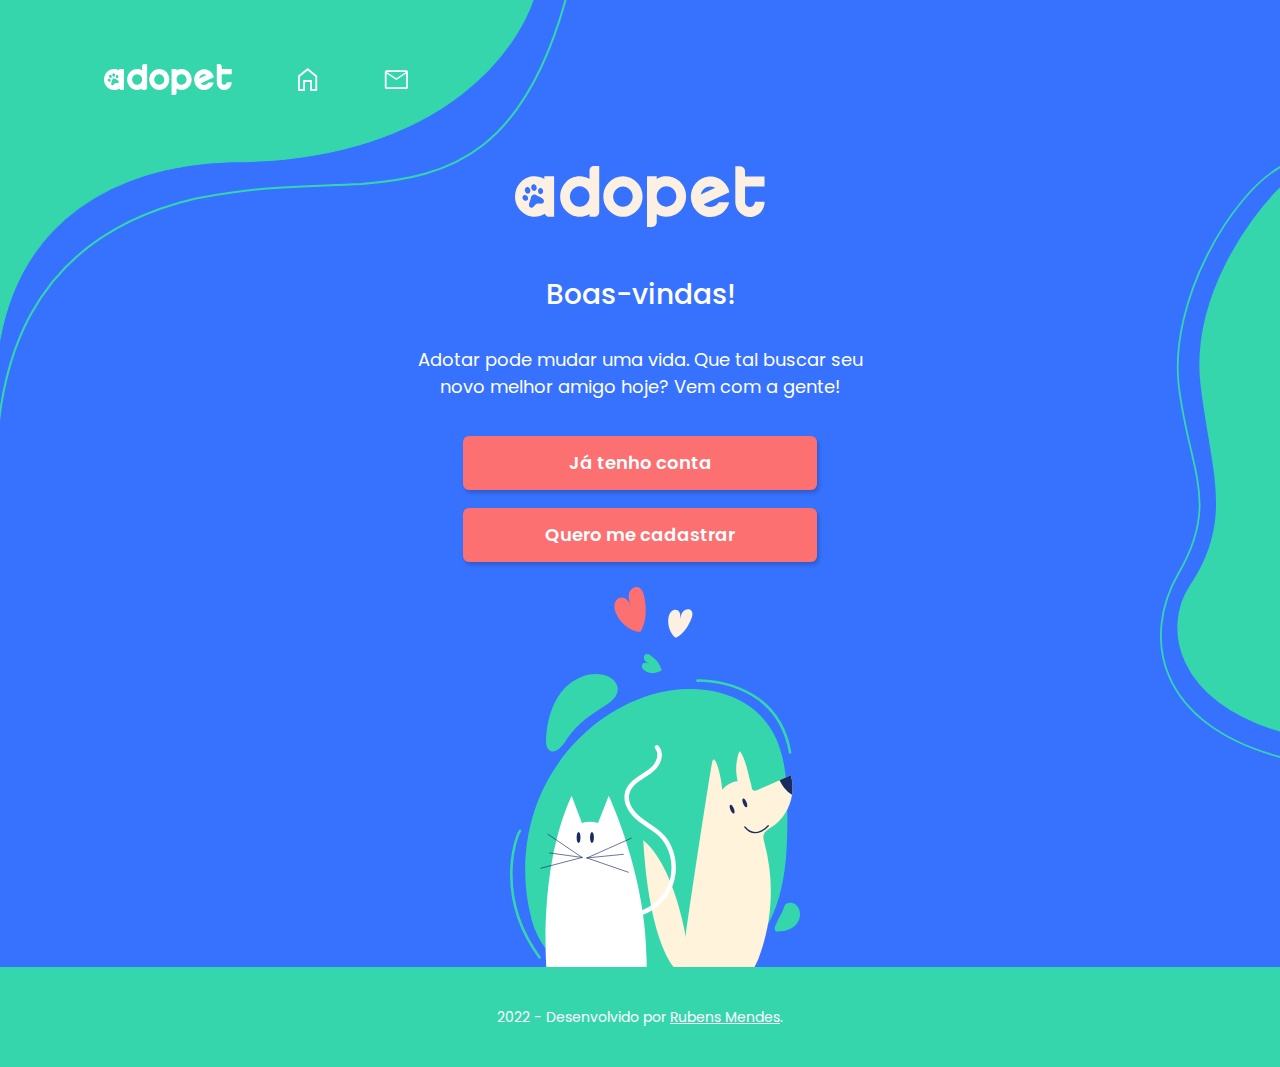
==== index.html @ 4829fbd5 "style.css na raiz" ====
<!DOCTYPE html>
<html lang="pt-br">

<head>
	<meta charset="utf-8">
	<meta name="viewport" content="width=device-width, initial-scale=1">
	<title>Adopet</title>
	<link class="favicon" rel="icon" type="image/x-icon" href="./assets/img/favicon-adopet.svg">

	<link rel="preconnect" href="https://fonts.googleapis.com">
	<link rel="preconnect" href="https://fonts.gstatic.com" crossorigin>
	<link href="https://fonts.googleapis.com/css2?family=Poppins:wght@400;500;600&display=swap" rel="stylesheet">

	<link rel="stylesheet" href="./style.css">
</head>

<body class="body__inicial">

	<header class="header">
		<nav class="menu">
			<ul class="menu__lista">
				<li class="menu__item menu__link--logo">
					<a class="menu__link" href="index.html">
						<div class="menu__logo"></div>
						<p class="menu__descricao">Página inicial</p>
					</a>
				</li>
				<li class="menu__item">
					<a class="menu__link" href="home.html">
						<div class="menu__icone menu__icone--home"></div>
						<p class="menu__descricao">Home</p>
					</a>
				</li>
				<li class="menu__item">
					<a class="menu__link" href="mensagem.html">
						<div class="menu__icone menu__icone--mensagem"></div>
						<p class="menu__descricao">Enviar mensagem</p>
					</a>
				</li>
			</ul>
		</nav>
	</header>

	<main>
		<section class="inicial__container">
			<img class="inicial__logo" src="./assets/img/logo-adopet-creme.svg" alt="Logo da Adopet">
			<h1 class="inicial__titulo">Boas-vindas!</h1>
			<p class="inicial__texto inicial__texto--mobile">Que tal mudar sua vida adotando seu novo melhor amigo? Vem com a gente!</p>
			<p class="inicial__texto inicial__texto--tablet">Adotar pode mudar uma vida. Que tal buscar seu novo melhor amigo hoje? Vem com a gente!</p>
			<div class="botoes">
				<a href="login.html" class="botoes__link botoes__link--inicial botoes__link--tablet">Já tenho conta</a>
				<a href="cadastro.html" class="botoes__link botoes__link--inicial botoes__link--tablet">Quero me cadastrar</a>
			</div>
			<div class="inicial__imagem">
			</div>
		</section>
	</main>

	<footer class="rodape">
		<p class="rodape__texto">2022 - Desenvolvido por <a class="rodape__link" href="#">Rubens Mendes</a>.</p>
	</footer>

</body>

</html>
---- style.css ----
@import url("./assets/css/_reset.css");

@import url("./assets/css/_body.css");
@import url("./assets/css/_header.css");
@import url("./assets/css/_menu.css");
@import url("./assets/css/_rodape.css");
@import url("./assets/css/_botoes.css");
@import url("./assets/css/_cards.css");
@import url("./assets/css/_categorias.css");
@import url("./assets/css/_mensagem.css");

@import url("./assets/css/_formularios-externos.css");
@import url("./assets/css/_formularios-internos.css");

@import url("./assets/css/_inicial.css");
@import url("./assets/css/_cadastro-login.css");
@import url("./assets/css/_home.css");
@import url("./assets/css/_perfil.css");

:root {
	--cor-principal: #3772FF;		/* azul */
	--cor-secundaria: #36D6AD;		/* verde */
	--cor-botoes: #FC7071;			/* vermelho */
	--cor-botoes-hover: #FF9D9E;	/* vermelho claro */
	--cor-bg-principal: #FFFFFF;	/* branco */
	--cor-bg-secundaria: #F6F6F6;	/* cinza claro BG */
	--cor-terceira: #FCF0E3;		/* creme */
	--cor-quarta: #737380;			/* cinza escuro */
	--cor-quinta: #BCBCBC;			/* cinza claro */
	--cor-branco: #FFFFFF;			/* branco */
	--cor-preto: #000000;			/* branco */

	--fonte: 'Poppins', sans-serif;

	--img-logo: url("../img/logo-adopet-branco.svg");

	--img-bg-1: url("../img/bg-forma-1.svg");
	--img-bg-2: url("../img/bg-forma-2.svg");
	--img-bg-3: url("../img/bg-forma-3.svg");
	--img-bg-4: url("../img/ilustracao-patas.svg");
	--img-bg-5: url("../img/ilustracao-patas-2.svg");

	--img-link-home: url("../img/link-home.svg");
	--img-link-home-hover: url("../img/link-home-hover.svg");
	--img-link-mensagem: url("../img/link-mensagem.svg");
	--img-link-mensagem-hover: url("../img/link-mensagem-hover.svg");
	--img-link-usuario: url("../img/link-usuario.svg");
	--img-link-usuario-foto: url("../img/foto-usuario.png");

	--icone-senha: url("../img/senha-oculta.svg");
}

.senha-texto {
	--icone-senha: url("../img/senha-visivel.svg");
}
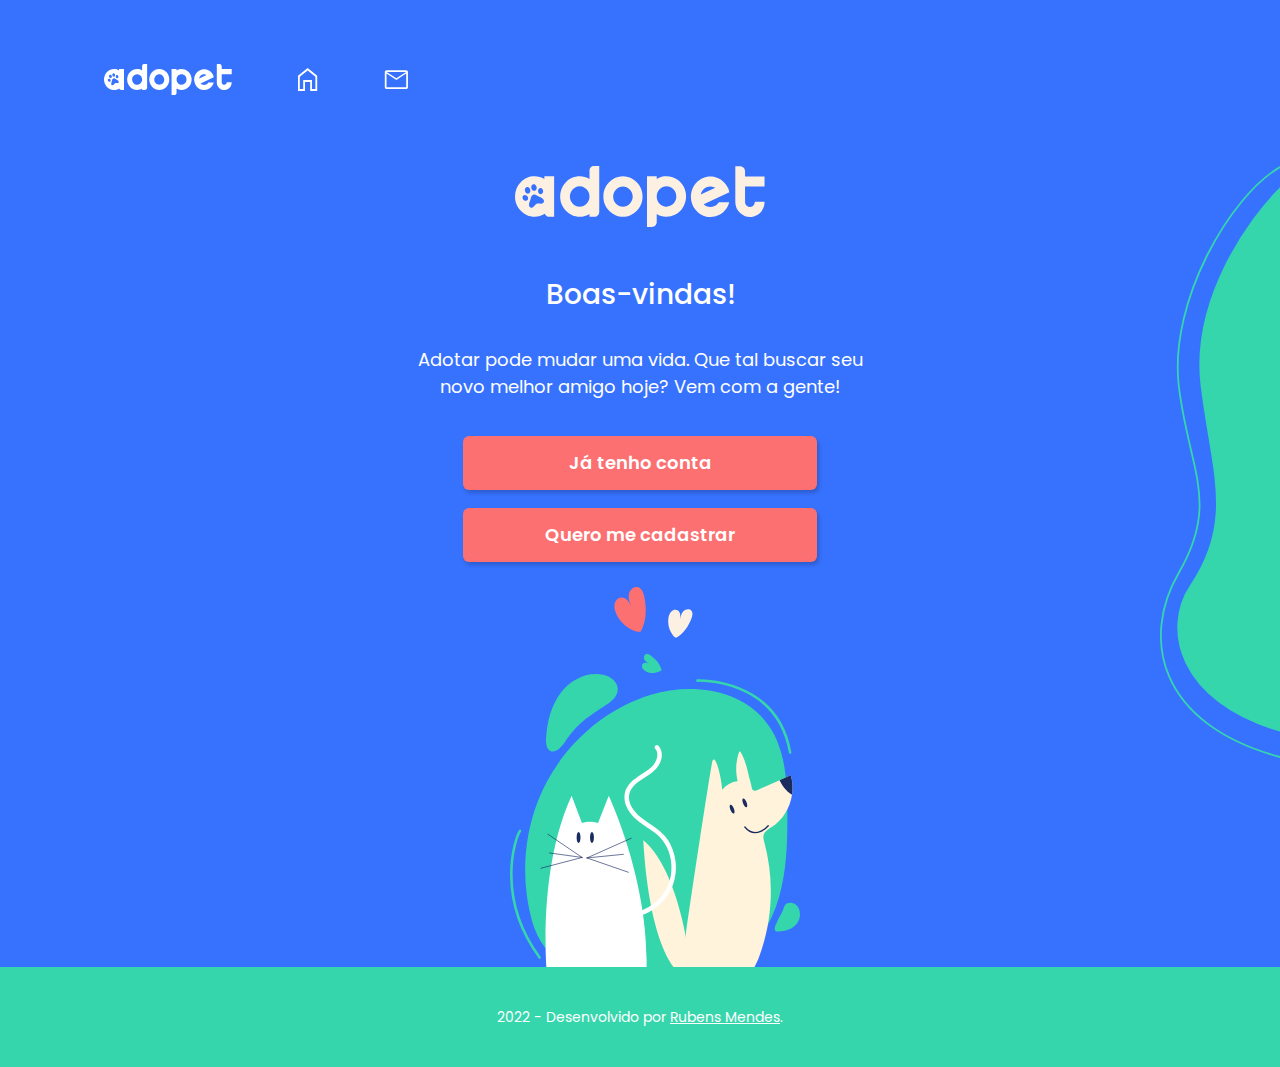
==== commit bd43f72f: "teste css" ====
--- a/index.html
+++ b/index.html
@@ -11,7 +11,24 @@
 	<link rel="preconnect" href="https://fonts.gstatic.com" crossorigin>
 	<link href="https://fonts.googleapis.com/css2?family=Poppins:wght@400;500;600&display=swap" rel="stylesheet">
 
-	<link rel="stylesheet" href="./style.css">
+	<link rel="stylesheet" href="./assets/css/_reset.css">
+	<link rel="stylesheet" href="./assets/css/style.css">
+
+	<link rel="stylesheet" href="./_body.css">
+	<link rel="stylesheet" href="./assets/css/_header.css">
+	<link rel="stylesheet" href="./assets/css/_menu.css">
+	<link rel="stylesheet" href="./assets/css/_botoes.css">
+	<link rel="stylesheet" href="./assets/css/_rodape.css">
+
+	<link rel="stylesheet" href="./assets/css/_cards.css">
+	<link rel="stylesheet" href="./assets/css/_categorias.css">
+	<link rel="stylesheet" href="./assets/css/_formularios-externos.css">
+	<link rel="stylesheet" href="./assets/css/_formularios-internos.css">
+
+	<link rel="stylesheet" href="./assets/css/_inicial.css">
+	<link rel="stylesheet" href="./assets/css/_cadastro-login.css">
+	<link rel="stylesheet" href="./assets/css/_mensagem.css">
+	<link rel="stylesheet" href="./assets/css/_perfil.css">
 </head>
 
 <body class="body__inicial">
--- a/assets/css/style.css
+++ b/assets/css/style.css
@@ -0,0 +1,55 @@
+@import url("./_reset.css");
+
+@import url("./_body.css");
+@import url("./_header.css");
+@import url("./_menu.css");
+@import url("./_rodape.css");
+@import url("./_botoes.css");
+@import url("./_cards.css");
+@import url("./_categorias.css");
+@import url("./_mensagem.css");
+
+@import url("./_formularios-externos.css");
+@import url("./_formularios-internos.css");
+
+@import url("./_inicial.css");
+@import url("./_cadastro-login.css");
+@import url("./_home.css");
+@import url("./_perfil.css");
+
+:root {
+	--cor-principal: #3772FF;		/* azul */
+	--cor-secundaria: #36D6AD;		/* verde */
+	--cor-botoes: #FC7071;			/* vermelho */
+	--cor-botoes-hover: #FF9D9E;	/* vermelho claro */
+	--cor-bg-principal: #FFFFFF;	/* branco */
+	--cor-bg-secundaria: #F6F6F6;	/* cinza claro BG */
+	--cor-terceira: #FCF0E3;		/* creme */
+	--cor-quarta: #737380;			/* cinza escuro */
+	--cor-quinta: #BCBCBC;			/* cinza claro */
+	--cor-branco: #FFFFFF;			/* branco */
+	--cor-preto: #000000;			/* branco */
+
+	--fonte: 'Poppins', sans-serif;
+
+	--img-logo: url("../img/logo-adopet-branco.svg");
+
+	--img-bg-1: url("../img/bg-forma-1.svg");
+	--img-bg-2: url("../img/bg-forma-2.svg");
+	--img-bg-3: url("../img/bg-forma-3.svg");
+	--img-bg-4: url("../img/ilustracao-patas.svg");
+	--img-bg-5: url("../img/ilustracao-patas-2.svg");
+
+	--img-link-home: url("../img/link-home.svg");
+	--img-link-home-hover: url("../img/link-home-hover.svg");
+	--img-link-mensagem: url("../img/link-mensagem.svg");
+	--img-link-mensagem-hover: url("../img/link-mensagem-hover.svg");
+	--img-link-usuario: url("../img/link-usuario.svg");
+	--img-link-usuario-foto: url("../img/foto-usuario.png");
+
+	--icone-senha: url("../img/senha-oculta.svg");
+}
+
+.senha-texto {
+	--icone-senha: url("../img/senha-visivel.svg");
+}--- a/_body.css
+++ b/_body.css
@@ -0,0 +1,32 @@
+body {
+	font-family: var(--fonte);
+	font-size: 16px;
+	font-weight: 400;
+	background-color: var(--cor-bg-principal);
+
+	background-image: var(--img-bg-1);
+	background-repeat: no-repeat;
+	background-size: 350px;
+	background-position: top left -0.25em;
+}
+
+.body__inicial {
+	background-color: var(--cor-principal);
+}
+
+/* - - - Tablet - - - */
+
+@media screen and (min-width: 768px) {
+	body {
+		background-size: 575px;
+		background-position: top -1em left -0.25em;
+	}
+}
+
+/* - - - Desktop - - - */
+
+@media screen and (min-width: 1280px) {
+	body {
+
+	}
+}--- a/assets/css/_header.css
+++ b/assets/css/_header.css
@@ -0,0 +1,50 @@
+.header {
+	padding: 3em;
+
+	height: 100px;
+
+	box-sizing: border-box;
+	position: relative;
+}
+
+.header__ilustracao {
+	width: 140px;
+	height: 180px;
+	
+	position: absolute;
+	top: 0;
+	right: 0;
+
+	background-image: var(--img-bg-4);
+	background-repeat: no-repeat;
+	background-position: top -0.25em right;
+}
+
+/* - - - Tablet - - - */
+
+@media screen and (min-width: 768px) {
+	.header {
+		padding-top: 4em;
+
+		height: 150px;
+	}
+
+	.header__ilustracao {
+		width: 200px;
+		height: 275px;
+
+		background-size: 200px;
+	}
+}
+
+/* - - - Desktop - - - */
+
+@media screen and (min-width: 1280px) {
+	.header__ilustracao {
+		width: 250px;
+
+		background-image: var(--img-bg-5);
+		background-size: 250px;
+		background-position: top right;
+	}
+}--- a/assets/css/_menu.css
+++ b/assets/css/_menu.css
@@ -0,0 +1,154 @@
+.menu {
+	display: flex;
+	align-items: center;
+	justify-content: space-between;
+	position: relative;
+}
+
+.menu__lista {
+	display: flex;
+	align-items: center;
+	position: relative;
+}
+
+.menu__item {
+	margin-right: 3em;
+}
+
+.menu__link {
+	text-decoration: none;
+	cursor: pointer;
+}
+
+.menu__link--logo {
+	display: none;
+}
+
+.menu__icone {
+	width: 24px;
+	height: 24px;
+
+	background-repeat: no-repeat;
+	background-position: center;
+	transition: 0.2s;
+
+	position: relative;
+}
+
+.menu__icone--home {
+	background-image: var(--img-link-home);
+}
+
+.menu__link:hover > .menu__icone--home,
+.menu__link:active > .menu__icone--home {
+	background-image: var(--img-link-home-hover);
+}
+
+.menu__icone--mensagem {
+	background-image: var(--img-link-mensagem);
+}
+
+.menu__link:hover > .menu__icone--mensagem,
+.menu__link:active > .menu__icone--mensagem {
+	background-image: var(--img-link-mensagem-hover);
+}
+
+.menu__item--usuario {
+	text-align: right;
+	position: absolute;
+	right: 0;
+	text-align: right;
+}
+
+.menu__usuario {
+	width: 40px;
+	height: 40px;
+
+	background-image: var(--img-link-usuario);
+	background-repeat: no-repeat;
+	background-position: center;
+	transition: 0.2s;
+
+	position: relative;
+}
+
+.menu__usuario--foto {
+	background-image: var(--img-link-usuario-foto);
+	background-size: 40px;
+	border-radius: 50%;
+	border: 1px solid var(--cor-secundaria);
+}
+
+.menu__link:hover > .menu__usuario {
+	transform: scale(1.1);
+}
+
+.menu__descricao {
+	color: var(--cor-branco);
+	font-size: 10px;
+	line-height: 1.2;
+
+	background: var(--cor-botoes);
+	padding: 0.5em 1em;
+	border-radius: 0 5px 5px 5px;
+	margin-top: 5px;
+
+	position: absolute;
+
+	display: none;
+}
+
+.menu__link:hover > .menu__descricao {
+	display: inline-block;
+}
+
+.menu__descricao--usuario {
+	text-align: right;
+	right: 0;
+
+	border-radius: 5px 0 5px 5px;
+	width: 45px;
+}
+
+/* - - - Tablet - - - */
+
+@media screen and (min-width: 768px) {
+	.menu__link--logo {
+		display: block;
+	}
+
+	.menu__logo {
+		width: 128px;
+		height: 31px;
+
+		background-image: var(--img-logo);
+		background-repeat: no-repeat;
+		background-position: center;
+		background-size: 128px;
+	}
+
+	.menu__item {
+		margin-right: 4em;
+	}
+
+	.menu__usuario {
+		width: 48px;
+		height: 48px;
+		background-size: 48px;
+		border-radius: 50%;
+		border: 1px solid var(--cor-secundaria);
+	}
+
+	.menu__usuario--foto {
+		background-size: 48px;
+		border: 2px solid var(--cor-secundaria);
+	}
+}
+
+/* - - - Desktop - - - */
+
+@media screen and (min-width: 1280px) {
+	.menu {
+		margin: 0 3.5em;
+	}
+}--- a/assets/css/_botoes.css
+++ b/assets/css/_botoes.css
@@ -0,0 +1,70 @@
+.botoes {
+	display: flex;
+	flex-direction: column;
+	align-items: center;
+
+	margin-top: 1em;
+}
+
+.botoes__link {
+	color: var(--cor-branco);
+	font-weight: 600;
+	text-decoration: none;
+	font-family: var(--fonte);
+	font-size: 16px;
+
+	background-color: var(--cor-botoes);
+
+	width: 180px;
+	border: none;
+	border-radius: 6px;
+	margin: 0.5em 0;
+	padding: 0.5em 1em;
+
+	box-shadow: 2px 3px 4px rgba(0, 0, 0, 0.2);
+
+	transition: 0.2s;
+
+	cursor: pointer;
+}
+
+.botoes__link--inicial {
+	padding: 1em;
+}
+
+.botoes__link:hover, .botoes__link:active {
+	background-color: var(--cor-botoes-hover);
+	transform: scale(1.1);
+}
+
+.botoes__link--formulario {
+	box-shadow: none;
+	margin-top: 2em;
+
+	cursor: pointer;
+}
+
+.botoes__link--exclamacao {
+	display: none;
+}
+
+/* - - - Tablet - - - */
+
+@media screen and (min-width: 768px) {
+	.botoes__link {
+		font-size:  18px;
+	}
+
+	.botoes__link--tablet {
+		width:  300px;
+		padding: 1em 1.5em;
+	}
+}
+
+/* - - - Desktop - - - */
+
+@media screen and (min-width: 1280px) {
+	.botoes__link--exclamacao {
+		display: initial;
+	}
+}--- a/assets/css/_rodape.css
+++ b/assets/css/_rodape.css
@@ -0,0 +1,26 @@
+.rodape {
+	background-color: var(--cor-secundaria);
+
+	width: 100%;
+	height: 100px;
+	box-sizing: border-box;
+
+	display: flex;
+	align-items: center;
+	justify-content: center;
+}
+
+.rodape__texto {
+	color: var(--cor-branco);
+	font-size: 14px;
+}
+
+.rodape__link {
+	color: var(--cor-branco);
+	cursor: pointer;
+}
+
+.rodape__link:hover,
+.rodape__link:active {
+	color: var(--cor-botoes);
+}--- a/assets/css/_cards.css
+++ b/assets/css/_cards.css
@@ -0,0 +1,88 @@
+.card__lista {
+	margin-top: 1em;
+
+	display: grid;
+	grid-template-columns: 100%;
+	grid-gap: 1em;
+}
+
+.card {
+	background-color: var(--cor-bg-secundaria);
+
+	padding: 1em;
+
+	display: grid;
+	grid-template-columns: 50% 50%;
+	grid-template-rows: 100%;
+
+	grid-gap: 0.5em;
+}
+
+.card__imagem {
+	width: 100%;
+	max-width: 148px;
+	margin: 0 auto;
+
+	grid-column: 1 / 1;
+	grid-row: 1 / 4;
+}
+
+.card__conteudo {
+	text-align: left;
+
+	grid-column: 2 / 2;
+	grid-row: 1 / 2;
+
+	display: flex;
+	flex-direction: column;
+	justify-content: space-around;
+}
+
+.card__titulo {
+	color: var(--cor-principal);
+	font-weight: 600;
+}
+
+.card__texto {
+	color: var(--cor-quarta);
+	font-size: 14px;
+	line-height: 20px;
+}
+
+.card__localizacao {
+	color: var(--cor-quarta);
+	font-size: 12px;
+}
+
+.card__mensagem {
+	color: var(--cor-quarta);
+	text-decoration: none;
+	cursor: pointer;
+
+	display: flex;
+	align-items: center;
+}
+
+.card-mensagem__texto {
+	font-size: 10px;
+
+	margin-left: 0.75em;
+}
+
+/* - - - Tablet - - - */
+
+@media screen and (min-width: 768px) {
+	.card__lista {
+		display: grid;
+		grid-template-columns: 50% 50%;
+	}
+}
+
+/* - - - Desktop - - - */
+
+@media screen and (min-width: 1280px) {
+	.card__lista {
+		display: grid;
+		grid-template-columns: 33.33% 33.33% 33.33%;
+	}
+}--- a/assets/css/_categorias.css
+++ b/assets/css/_categorias.css
@@ -0,0 +1,51 @@
+.categorias {
+	text-align: center;
+
+	margin-top: 1.5em;
+}
+
+.categorias__item {
+	display: none;
+}
+
+.categorias__texto {
+	color: var(--cor-botoes);
+	font-size: 12px;
+
+	padding: 0.25em 0.5em;
+	margin: 0 1em;
+}
+
+.categorias__texto:hover {
+	text-decoration: underline;
+}
+
+.categorias__item--todos:checked ~ .categorias__texto--todos,
+.categorias__item--caes:checked ~ .categorias__texto--caes,
+.categorias__item--gatos:checked ~ .categorias__texto--gatos {
+	color: var(--cor-branco);
+	text-decoration: none;
+	background: var(--cor-botoes);
+	border-radius: 5px;
+}
+
+.categorias__item--caes:checked ~ .card__lista > .card--gatos {
+	display: none;
+}
+
+.categorias__item--gatos:checked ~ .card__lista > .card--caes {
+	display: none;
+}
+
+.categorias__linha {
+	border-color: transparent;
+	margin-top: 0.25em;
+}
+
+/* - - - Tablet - - - */
+
+@media screen and (min-width: 768px) {
+	.categorias {
+		margin: 2em 0 1em 0;
+	}
+}--- a/assets/css/_formularios-externos.css
+++ b/assets/css/_formularios-externos.css
@@ -0,0 +1,106 @@
+.form-externo__label {
+	color: var(--cor-quarta);
+	line-height: 24px;
+
+	margin: 1.25em 0 0.25em 0;
+}
+
+.form-externo__input {
+	font-family: var(--fonte);
+	text-align: center;
+	background-color: var(--cor-bg-secundaria);
+	width: 290px;
+
+	border: none;
+	border-radius: 6px;
+	box-shadow: 0px 2px 2px rgba(0, 0, 0, 0.2);
+
+	padding: 1em;
+}
+
+.form-externo__input::placeholder {
+	color: var(--cor-quinta);
+	font-family: var(--fonte);
+	text-align: center;
+}
+
+.form-externo__input:focus {
+	border: 2px solid var(--cor-botoes);
+}
+
+.form-externo__ordem--desktop {
+	display: flex;
+	flex-direction: column-reverse;
+}
+
+.form-externo__item--desktop {
+	display: flex;
+	flex-direction: column;
+	align-items: center;
+}
+
+.form-externo__esqueci-senha {
+	color: var(--cor-botoes);
+	font-size: 12px;
+	line-height: 24px;
+	text-decoration: underline;
+	margin: 0.75em 0 0.25em 0;
+}
+
+.form-externo__input--senha {
+	position: relative;
+}
+
+.form-externo__input--icone-senha {
+	background-image: var(--icone-senha);
+	background-repeat: no-repeat;
+	border: none;
+	background-color: transparent;
+
+	height: 16px;
+	width: 18px;
+
+	top: 1.25em;
+	right: 1.25em;
+
+	position: absolute;
+}
+
+/* - - - Tablet - - - */
+
+@media screen and (min-width: 768px) {
+	.form-externo__label {
+		font-size: 18px;
+	}
+
+	.form-externo__label {
+		margin-bottom: 0.5em;
+	}
+
+	.form-externo__input {
+		width: 340px;
+	}
+}
+
+/* - - - Desktop - - - */
+
+@media screen and (min-width: 1280px) {
+	.form-externo__label {
+		font-weight: 600;
+	}
+
+	.form-externo__input--desktop {
+		width: 550px;
+	}
+
+	.form-externo__ordem--desktop {
+		display: flex;
+		flex-direction: column-reverse;
+	}
+
+	.form-externo__item--desktop {
+		display: flex;
+		flex-direction: column;
+		align-items: center;
+	}
+}--- a/assets/css/_formularios-internos.css
+++ b/assets/css/_formularios-internos.css
@@ -0,0 +1,89 @@
+.form-interno__container {
+	background-color: var(--cor-bg-secundaria);
+
+	max-width: 550px;
+	padding: 1em 1em;
+	margin: 0 auto;
+	border-radius: 10px;
+
+	display: flex;
+	flex-direction: column;
+}
+
+.form-interno__titulo {
+	color: var(--cor-quarta);
+	font-size: 21px;
+	font-weight: 600;
+
+	margin-top: 1em;
+
+	text-align: center;
+}
+
+.form-interno__foto {
+	width: 80px;
+
+	margin: 0 auto;
+}
+
+.form-interno__link {
+	color: var(--cor-botoes);
+	font-size: 12px;
+	text-decoration: none;
+
+	margin-top: 1em;
+
+	text-align: center;
+}
+
+.form-interno__link:hover {
+	text-decoration: underline;
+}
+
+.form-interno__label {
+	color: var(--cor-principal);
+	font-weight: 600;
+
+	margin: 1.25em 0 0.75em 0;
+}
+
+.form-interno__input {
+	background-color: var(--cor-branco);
+
+	border: none;
+	border-radius: 6px;
+	box-shadow: 0px 2px 2px rgba(0, 0, 0, 0.2);
+
+	padding: 1.25em 1em;
+}
+
+.form-interno__input::placeholder {
+	color: var(--cor-quinta);
+	font-family: var(--fonte);
+	font-size: 14px;
+	text-align: left;
+}
+
+.form-interno__input--perfil::placeholder {
+	color: var(--cor-quarta);
+}
+
+.form-interno__botao {
+	margin: 2em auto 1em auto;
+}
+
+/* - - - Tablet - - - */
+
+@media screen and (min-width: 768px) {
+	.form-interno__container {
+		margin: 1em auto;
+	}
+}
+
+/* - - - Desktop - - - */
+
+@media screen and (min-width: 1280px) {
+	.form-interno__container {
+		width: 45%;
+	}
+}--- a/assets/css/_inicial.css
+++ b/assets/css/_inicial.css
@@ -0,0 +1,92 @@
+.inicial__container {
+	padding-top: 4em;
+
+	text-align: center;
+
+	background-image: var(--img-bg-2);
+	background-repeat: no-repeat;
+	background-size: 90px;
+	background-position: top 4.5em right -1.5em;
+}
+
+.inicial__titulo {
+	color: var(--cor-branco);
+	font-size: 26px;
+	font-weight: 500;
+	line-height: 3em;
+	margin-top: 0.25em;
+}
+
+.inicial__texto {
+	color: var(--cor-branco);
+	line-height: 1.5em;
+	padding: 0 4em;
+}
+
+.inicial__texto--tablet {
+	display: none;
+}
+
+.inicial__imagem {
+	margin: 1em auto 0 auto;
+
+	background-image: url("../img/ilustracao-home.svg");
+	background-repeat: no-repeat;
+	background-position: top center;
+
+	width: 100vw;
+	height: 295px;
+}
+
+/* - - - Tablet - - - */
+
+@media screen and (min-width: 768px) {
+	.inicial__container {
+		background-position: top 5.5em right 0;
+		background-size: 120px;
+	}
+
+	.inicial__logo {
+		width: 250px;
+		margin: 1em 0;
+	}
+
+	.inicial__titulo {
+		font-size: 28px;
+	}
+
+	.inicial__texto {
+		font-size: 18px;
+		width: 50%;
+		margin: 0.5em auto 1.5em auto;
+	}
+
+	.inicial__texto--mobile {
+		display: none;
+	}
+
+	.inicial__texto--tablet {
+		display: block;
+	}
+
+	.inicial__imagem {
+		background-size: 320px;
+
+		width: 70vw;
+		height: 380px;
+	}
+}
+
+/* - - - Desktop - - - */
+
+@media screen and (min-width: 1280px) {
+	.inicial__container {
+		padding-top: 0em;
+
+		background-position: top 1em right 0;
+	}
+
+	.inicial__texto {
+		width: 35%;
+	}
+}--- a/assets/css/_cadastro-login.css
+++ b/assets/css/_cadastro-login.css
@@ -0,0 +1,82 @@
+.cadastro__container {
+	padding: 3em 0;
+
+	min-height: calc(100vh - 100px - 100px);
+	box-sizing: border-box;
+
+	display: flex;
+	flex-direction: column;
+	align-items: center;
+
+	background-image: var(--img-bg-3);
+	background-size: 90px;
+	background-position: top 13em left -0.5em;
+	background-repeat: no-repeat;
+}
+
+.cadastro__logo {
+	margin-bottom: 1.25em;
+}
+
+.cadastro__texto {
+	color: var(--cor-principal);
+	line-height: 21px;
+
+	text-align: center;
+	margin: 0.5em 0;
+	padding: 0 1em;
+}
+
+.cadastro__texto--login {
+	margin: 1.5em 0;
+}
+
+/* - - - Tablet - - - */
+
+@media screen and (min-width: 768px) {
+	.cadastro__container {
+		background-image: var(--img-bg-2);
+		background-position: top 7em right 0;
+		background-size: 120px;
+
+		min-height: calc(100vh - 150px - 100px);
+	}
+
+	.cadastro__logo {
+		width: 250px;
+		margin: 1em 0;
+	}
+
+	.cadastro__bloco-texto {
+		width: 80%;
+		margin: 1.5em auto 1.5em auto;
+	}
+
+	.cadastro__texto {
+		font-size: 18px;
+		line-height: 26px;
+		margin: 0;
+	}
+
+	.cadastro__texto--login {
+		margin: 1.25em 0 0.75em 0;
+	}
+}
+
+/* - - - Desktop - - - */
+
+@media screen and (min-width: 1280px) {
+	.cadastro__container {
+		padding: 0 0 5em 0;
+
+		background-position: top 0.5em right 0;
+	}
+
+	.cadastro__bloco-texto {
+		width: 45%;
+	}
+
+	.cadastro__texto--login {
+		margin: 2em 0 2em 0;
+	}
+}--- a/assets/css/_mensagem.css
+++ b/assets/css/_mensagem.css
@@ -0,0 +1,54 @@
+.mensagem__container {
+	padding: 1.5em;
+
+	min-height: calc(100vh - 100px - 100px);
+	box-sizing: border-box;
+
+	display: flex;
+	flex-direction: column;
+}
+
+.mensagem__titulo {
+	color: var(--cor-principal);
+	line-height: 20px;
+
+	width: 75%;
+	margin: 2em auto 1.5em auto;
+
+	text-align: center;
+}
+
+/* - - - Tablet - - - */
+
+@media screen and (min-width: 768px) {
+	.mensagem__container {
+		padding-top: 3em;
+		padding-bottom: 2em;
+
+		background-image: var(--img-bg-2);
+		background-position: top 3em right 0;
+		background-repeat: no-repeat;
+		background-size: 120px;
+
+		min-height: calc(100vh - 150px - 100px);
+	}
+
+	.mensagem__titulo {
+		font-size: 18px;
+		line-height: 26px;
+	}
+}
+
+/* - - - Desktop - - - */
+
+@media screen and (min-width: 1280px) {
+	.mensagem__container {
+		padding-top: 2em;
+
+		background-position: top 2.5em right 0;
+	}
+
+	.mensagem__titulo {
+		width: 40%;
+	}
+}--- a/assets/css/_perfil.css
+++ b/assets/css/_perfil.css
@@ -0,0 +1,56 @@
+.perfil__container {
+	padding: 2em 1.5em 1.5em 1.5em;
+
+	min-height: calc(100vh - 100px - 100px);
+	box-sizing: border-box;
+
+	display: flex;
+	flex-direction: column;
+}
+
+.perfil__titulo {
+	color: var(--cor-principal);
+	line-height: 20px;
+
+	width: 80%;
+	margin: 1em auto 1.5em auto;
+
+	text-align: center;
+}
+
+/* - - - Tablet - - - */
+
+@media screen and (min-width: 768px) {
+	.perfil__container {
+		padding-top: 3em;
+		padding-bottom: 2em;
+
+		background-image: var(--img-bg-2);
+		background-position: top 3em right 0;
+		background-repeat: no-repeat;
+		background-size: 120px;
+
+		min-height: calc(100vh - 150px - 100px);
+	}
+
+	.perfil__titulo {
+		font-size: 18px;
+		line-height: 26px;
+
+		width: 70%;
+	}
+}
+
+/* - - - Desktop - - - */
+
+@media screen and (min-width: 1280px) {
+	.perfil__container {
+		padding-top: 2em;
+
+		background-position: top 2.5em right 0;
+	}
+
+	.perfil__titulo {
+		width: 50%;
+	}
+}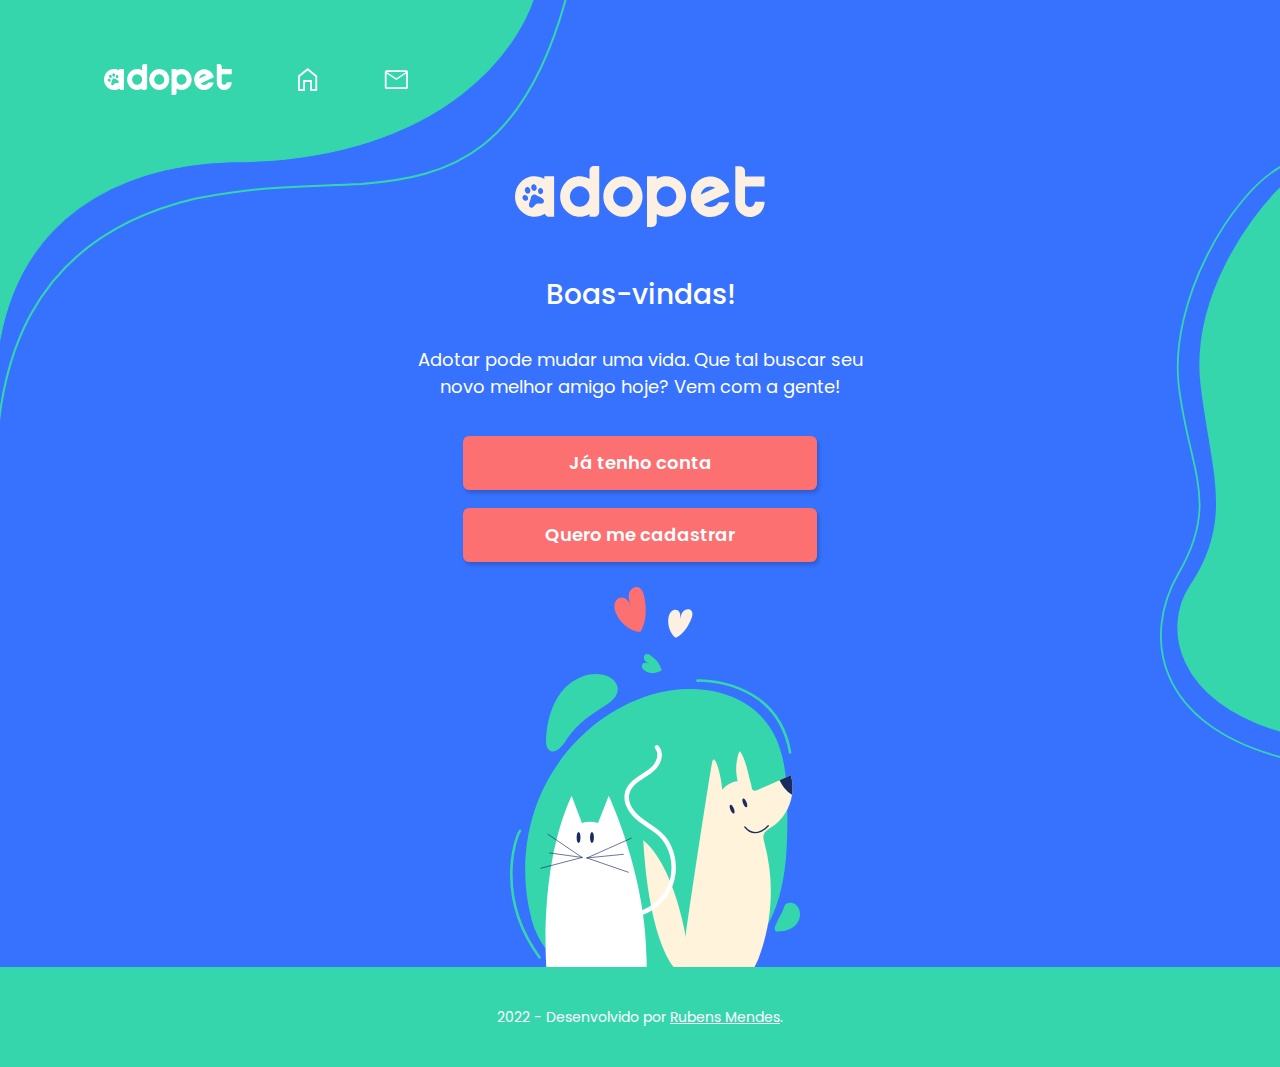
==== commit b25f2617: "atualização adopet" ====
--- a/index.html
+++ b/index.html
@@ -11,24 +11,7 @@
 	<link rel="preconnect" href="https://fonts.gstatic.com" crossorigin>
 	<link href="https://fonts.googleapis.com/css2?family=Poppins:wght@400;500;600&display=swap" rel="stylesheet">
 
-	<link rel="stylesheet" href="./assets/css/_reset.css">
 	<link rel="stylesheet" href="./assets/css/style.css">
-
-	<link rel="stylesheet" href="./_body.css">
-	<link rel="stylesheet" href="./assets/css/_header.css">
-	<link rel="stylesheet" href="./assets/css/_menu.css">
-	<link rel="stylesheet" href="./assets/css/_botoes.css">
-	<link rel="stylesheet" href="./assets/css/_rodape.css">
-
-	<link rel="stylesheet" href="./assets/css/_cards.css">
-	<link rel="stylesheet" href="./assets/css/_categorias.css">
-	<link rel="stylesheet" href="./assets/css/_formularios-externos.css">
-	<link rel="stylesheet" href="./assets/css/_formularios-internos.css">
-
-	<link rel="stylesheet" href="./assets/css/_inicial.css">
-	<link rel="stylesheet" href="./assets/css/_cadastro-login.css">
-	<link rel="stylesheet" href="./assets/css/_mensagem.css">
-	<link rel="stylesheet" href="./assets/css/_perfil.css">
 </head>
 
 <body class="body__inicial">
